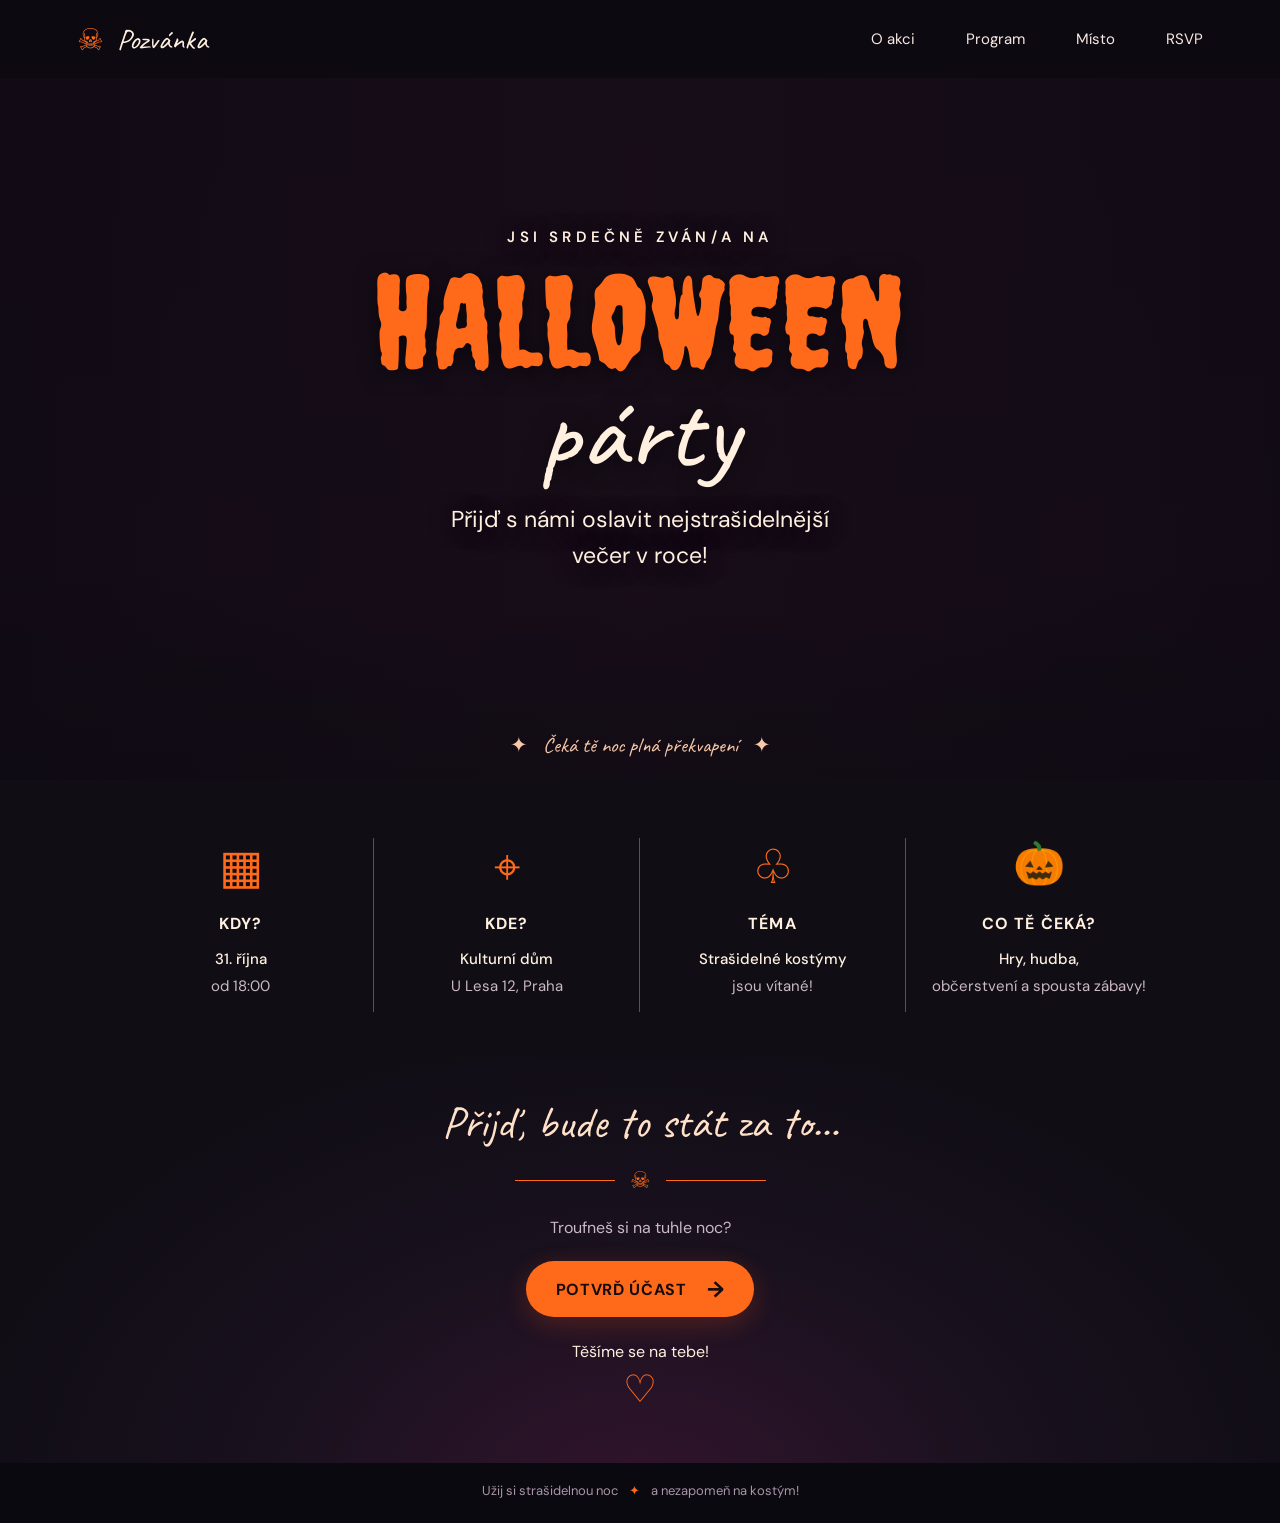
==== index.html @ fb95a1f5 "Add files via upload" ====
<!DOCTYPE html>
<html lang="cs">
<head>
  <meta charset="UTF-8">
  <meta name="viewport" content="width=device-width, initial-scale=1.0">
  <meta name="theme-color" content="#100d15">
  <title>Halloween párty | Pozvánka</title>
  <link rel="preconnect" href="https://fonts.googleapis.com">
  <link rel="preconnect" href="https://fonts.gstatic.com" crossorigin>
  <link href="https://fonts.googleapis.com/css2?family=Creepster&family=DM+Sans:wght@400;500;600;700&family=Caveat:wght@500;600&display=swap" rel="stylesheet">
  <link rel="stylesheet" href="style.css">
</head>
<body>
  <header class="topbar">
    <a class="brand" href="#domu" aria-label="Halloween pozvánka – úvod"><span class="brand-icon">☠</span><span>Pozvánka</span></a>
    <nav aria-label="Hlavní navigace">
      <a href="#akce">O akci</a>
      <a href="#program">Program</a>
      <a href="#misto">Místo</a>
      <a href="#rsvp">RSVP</a>
    </nav>
  </header>

  <main id="domu">
    <section class="hero" aria-labelledby="hero-title">
      <div class="hero-shade"></div>
      <div class="hero-copy">
        <p class="eyebrow">Jsi srdečně zván/a na</p>
        <h1 id="hero-title">Halloween <span>párty</span></h1>
        <p class="intro">Přijď s námi oslavit nejstrašidelnější<br class="desktop-only"> večer v roce!</p>
        <a class="button hero-button" href="#rsvp">Přijímám výzvu <span aria-hidden="true">↗</span></a>
      </div>
      <div class="scroll-cue" aria-hidden="true">✦ &nbsp; Čeká tě noc plná překvapení &nbsp; ✦</div>
    </section>

    <section class="details" id="akce" aria-label="Informace o akci">
      <article class="detail-card">
        <div class="detail-icon" aria-hidden="true">▦</div>
        <h2>Kdy?</h2>
        <p><strong>31. října</strong><br>od 18:00</p>
      </article>
      <article class="detail-card" id="misto">
        <div class="detail-icon" aria-hidden="true">⌖</div>
        <h2>Kde?</h2>
        <p><strong>Kulturní dům</strong><br>U Lesa 12, Praha</p>
      </article>
      <article class="detail-card">
        <div class="detail-icon" aria-hidden="true">♧</div>
        <h2>Téma</h2>
        <p><strong>Strašidelné kostýmy</strong><br>jsou vítané!</p>
      </article>
      <article class="detail-card" id="program">
        <div class="detail-icon pumpkin" aria-hidden="true">🎃</div>
        <h2>Co tě čeká?</h2>
        <p><strong>Hry, hudba,</strong><br>občerstvení a spousta zábavy!</p>
      </article>
    </section>

    <section class="rsvp" id="rsvp">
      <p class="script-line">Přijď, bude to stát za to…</p>
      <div class="divider-skull" aria-hidden="true"><span></span> ☠ <span></span></div>
      <p class="rsvp-copy">Troufneš si na tuhle noc?</p>
      <a class="button" href="mailto:organizator@example.com?subject=Halloween%20p%C3%A1rty%20-%20potvrzen%C3%AD%20%C3%BA%C4%8Dasti">Potvrď účast <span aria-hidden="true">→</span></a>
      <p class="thanks">Těšíme se na tebe!</p>
      <div class="heart" aria-hidden="true">♡</div>
    </section>
  </main>
  <footer>Užij si strašidelnou noc <span aria-hidden="true">✦</span> a nezapomeň na kostým!</footer>
</body>
</html>
---- style.css ----
:root {
  --night: #100d15;
  --night-soft: #19111e;
  --orange: #ff6a1a;
  --orange-light: #ff9a55;
  --cream: #fff0df;
  --muted: #cbb9c6;
}
* { box-sizing: border-box; }
html { scroll-behavior: smooth; }
body { margin: 0; background: var(--night); color: var(--cream); font-family: 'DM Sans', Arial, sans-serif; }
a { color: inherit; }
.topbar { min-height: 78px; display: flex; align-items: center; justify-content: space-between; gap: 24px; padding: 14px clamp(22px, 6vw, 88px); background: rgba(13, 10, 17, .97); position: relative; z-index: 2; }
.brand { display: inline-flex; align-items: center; gap: 13px; text-decoration: none; font-family: 'Caveat', cursive; font-size: 29px; }
.brand-icon { color: var(--orange); font-family: sans-serif; font-size: 30px; }
nav { display: flex; align-items: center; gap: clamp(18px, 4vw, 52px); }
nav a { text-decoration: none; font-size: 15px; color: #f7e9e2; transition: color .2s ease; }
nav a:hover, nav a:focus-visible { color: var(--orange-light); }
.hero { min-height: 620px; height: min(78vh, 790px); position: relative; display: grid; place-items: center; overflow: hidden; background: #1a0f1c url('halloween-hero.png') center 48% / cover no-repeat; isolation: isolate; }
.hero-shade { position: absolute; inset: 0; z-index: -1; background: linear-gradient(90deg, rgba(10, 7, 15, .5), rgba(16, 7, 14, .23) 50%, rgba(10, 7, 15, .48)), linear-gradient(0deg, rgba(16, 13, 21, .7), transparent 30%, rgba(16, 13, 21, .14)); }
.hero-copy { width: min(780px, 92%); text-align: center; padding: 55px 20px 85px; text-shadow: 0 3px 22px rgba(0,0,0,.5); }
.eyebrow { margin: 0 0 22px; text-transform: uppercase; letter-spacing: .28em; font-size: clamp(11px, 1.7vw, 15px); font-weight: 600; }
h1 { margin: 0; color: var(--orange); font-family: 'Creepster', Georgia, serif; font-size: clamp(68px, 10vw, 136px); line-height: .82; font-weight: 400; letter-spacing: .015em; text-transform: uppercase; }
h1 span { display: block; margin-top: 17px; color: var(--cream); font-family: 'Caveat', cursive; font-size: clamp(62px, 8vw, 108px); text-transform: none; font-weight: 500; }
.intro { margin: 27px 0 27px; font-size: clamp(17px, 2vw, 23px); line-height: 1.55; }
.button { display: inline-flex; justify-content: center; align-items: center; gap: 20px; min-height: 56px; padding: 0 30px; border-radius: 999px; background: var(--orange); color: #170c0d; text-decoration: none; text-transform: uppercase; letter-spacing: .04em; font-weight: 700; box-shadow: 0 7px 26px rgba(255, 86, 20, .22); transition: transform .2s ease, background .2s ease, box-shadow .2s ease; }
.button:hover, .button:focus-visible { background: #ff8a3d; transform: translateY(-2px); box-shadow: 0 10px 30px rgba(255, 86, 20, .35); }
.button span { font-size: 22px; }
.hero-button { display: none; }
.scroll-cue { position: absolute; bottom: 22px; left: 0; right: 0; text-align: center; color: #f8c9a8; font-family: 'Caveat', cursive; font-size: 21px; }
.details { display: grid; grid-template-columns: repeat(4, minmax(0, 1fr)); max-width: 1120px; margin: 0 auto; padding: 58px 28px 48px; }
.detail-card { text-align: center; padding: 5px 22px 12px; border-right: 1px solid rgba(255, 106, 26, .55); }
.detail-card:last-child { border-right: 0; }
.detail-icon { height: 55px; margin-bottom: 15px; color: var(--orange); font-size: 47px; line-height: 1; font-family: Arial, sans-serif; }
.detail-icon.pumpkin { font-size: 42px; }
.detail-card h2 { margin: 0 0 12px; font-size: 16px; text-transform: uppercase; letter-spacing: .07em; }
.detail-card p { margin: 0; color: var(--muted); line-height: 1.8; font-size: 15px; }
.detail-card strong { color: var(--cream); font-weight: 500; }
.rsvp { position: relative; overflow: hidden; text-align: center; padding: 34px 20px 55px; background: radial-gradient(ellipse at 50% 110%, #32142d 0%, #19111e 42%, var(--night) 76%); }
.script-line { margin: 0 0 14px; font-family: 'Caveat', cursive; font-size: clamp(32px, 4vw, 45px); color: #ffe0c8; }
.divider-skull { display: flex; justify-content: center; align-items: center; gap: 15px; margin: 0 auto 22px; color: var(--orange); font-size: 23px; }
.divider-skull span { display: block; width: 100px; height: 1px; background: var(--orange); }
.rsvp-copy { margin: 0 0 23px; color: var(--muted); }
.thanks { margin: 24px 0 8px; }
.heart { color: var(--orange); font-size: 38px; line-height: 1; }
footer { padding: 19px 20px 24px; text-align: center; background: #0b0910; color: #a995a7; font-size: 13px; }
footer span { color: var(--orange); padding: 0 8px; }
@media (max-width: 760px) {
  .topbar { flex-direction: column; gap: 13px; padding: 15px 18px 17px; }
  nav { width: 100%; justify-content: center; flex-wrap: wrap; gap: 12px 24px; }
  nav a { font-size: 14px; }
  .hero { min-height: 580px; height: 72vh; background-position: center; }
  .hero-copy { padding: 38px 10px 65px; }
  h1 { font-size: clamp(58px, 14vw, 96px); }
  h1 span { font-size: clamp(58px, 13vw, 88px); }
  .eyebrow { letter-spacing: .17em; }
  .details { grid-template-columns: repeat(2, minmax(0, 1fr)); padding: 38px 16px 24px; }
  .detail-card { padding: 18px 10px 22px; }
  .detail-card:nth-child(2) { border-right: 0; }
  .detail-card:nth-child(-n+2) { border-bottom: 1px solid rgba(255, 106, 26, .4); }
  .detail-card p { font-size: 14px; }
  .scroll-cue { font-size: 18px; }
}
@media (max-width: 400px) {
  nav { gap: 10px 16px; }
  .brand { font-size: 26px; }
  .details { padding-left: 8px; padding-right: 8px; }
  .detail-card h2 { font-size: 14px; }
  .detail-card p { font-size: 13px; }
  .button { padding: 0 23px; }
}
@media (prefers-reduced-motion: reduce) { html { scroll-behavior: auto; } *, *::before, *::after { transition-duration: .01ms !important; } }
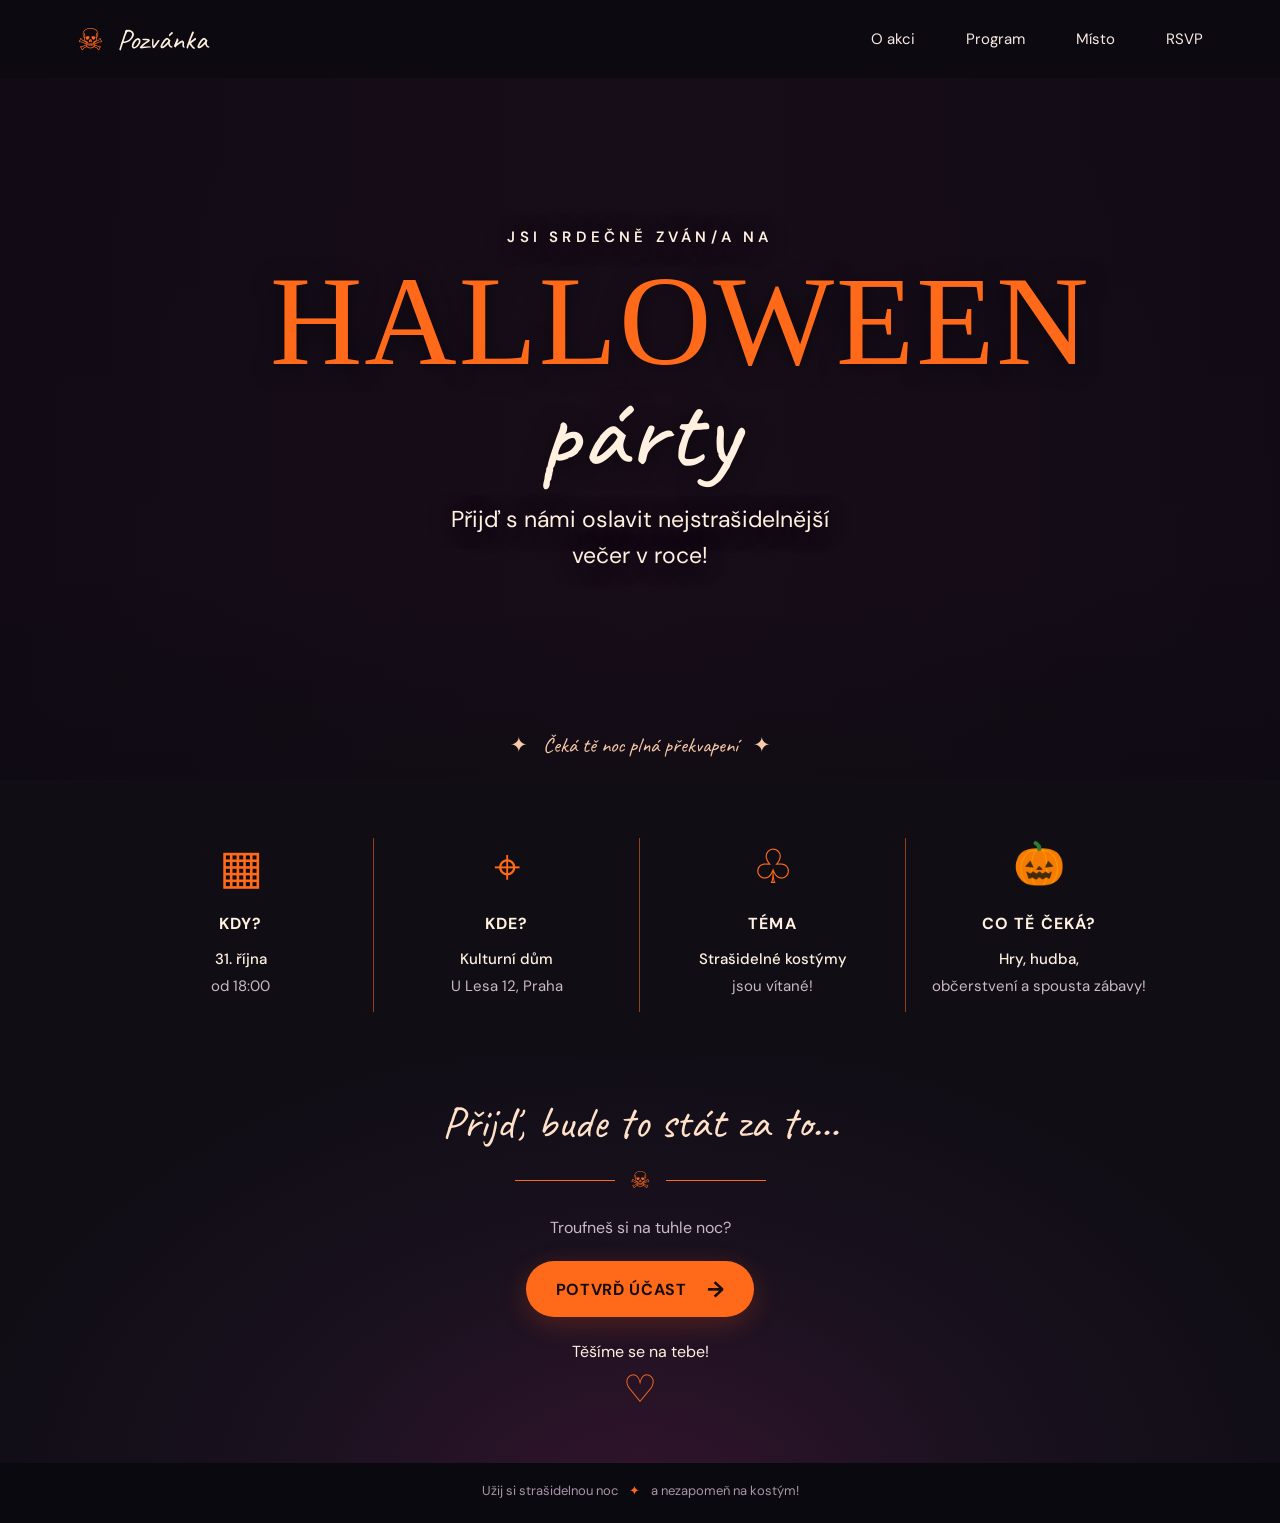
==== commit 39e5835b: "Update index.html" ====
--- a/index.html
+++ b/index.html
@@ -7,7 +7,7 @@
   <title>Halloween párty | Pozvánka</title>
   <link rel="preconnect" href="https://fonts.googleapis.com">
   <link rel="preconnect" href="https://fonts.gstatic.com" crossorigin>
-  <link href="https://fonts.googleapis.com/css2?family=Creepster&family=DM+Sans:wght@400;500;600;700&family=Caveat:wght@500;600&display=swap" rel="stylesheet">
+  <link href="https://fonts.googleapis.com/css2?family=Rubik+Spray+Paint&family=DM+Sans:wght@400;500;600;700&family=Caveat:wght@500;600&display=swap" rel="stylesheet">
   <link rel="stylesheet" href="style.css">
 </head>
 <body>
@@ -60,7 +60,7 @@
       <p class="script-line">Přijď, bude to stát za to…</p>
       <div class="divider-skull" aria-hidden="true"><span></span> ☠ <span></span></div>
       <p class="rsvp-copy">Troufneš si na tuhle noc?</p>
-      <a class="button" href="mailto:organizator@example.com?subject=Halloween%20p%C3%A1rty%20-%20potvrzen%C3%AD%20%C3%BA%C4%8Dasti">Potvrď účast <span aria-hidden="true">→</span></a>
+      <a class="button" href="potvrzeni.html">Potvrď účast <span aria-hidden="true">→</span></a>
       <p class="thanks">Těšíme se na tebe!</p>
       <div class="heart" aria-hidden="true">♡</div>
     </section>
